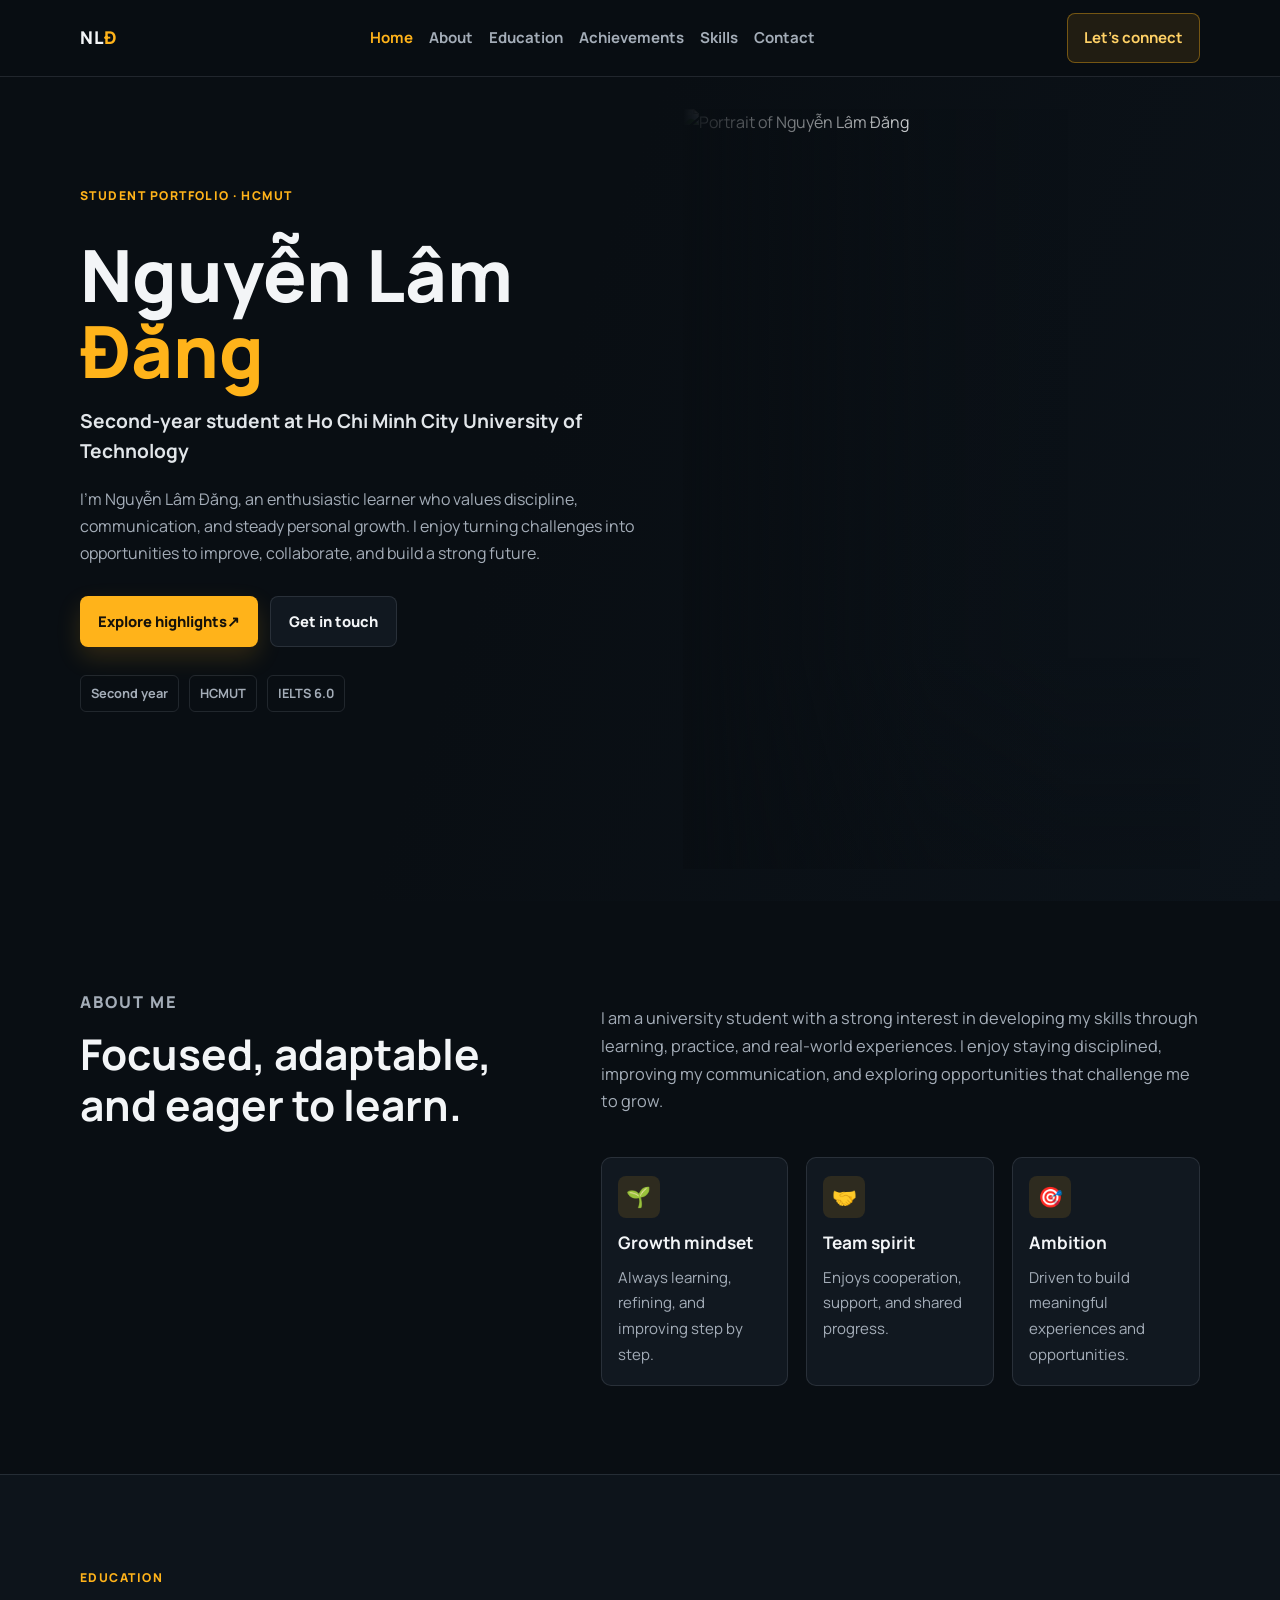
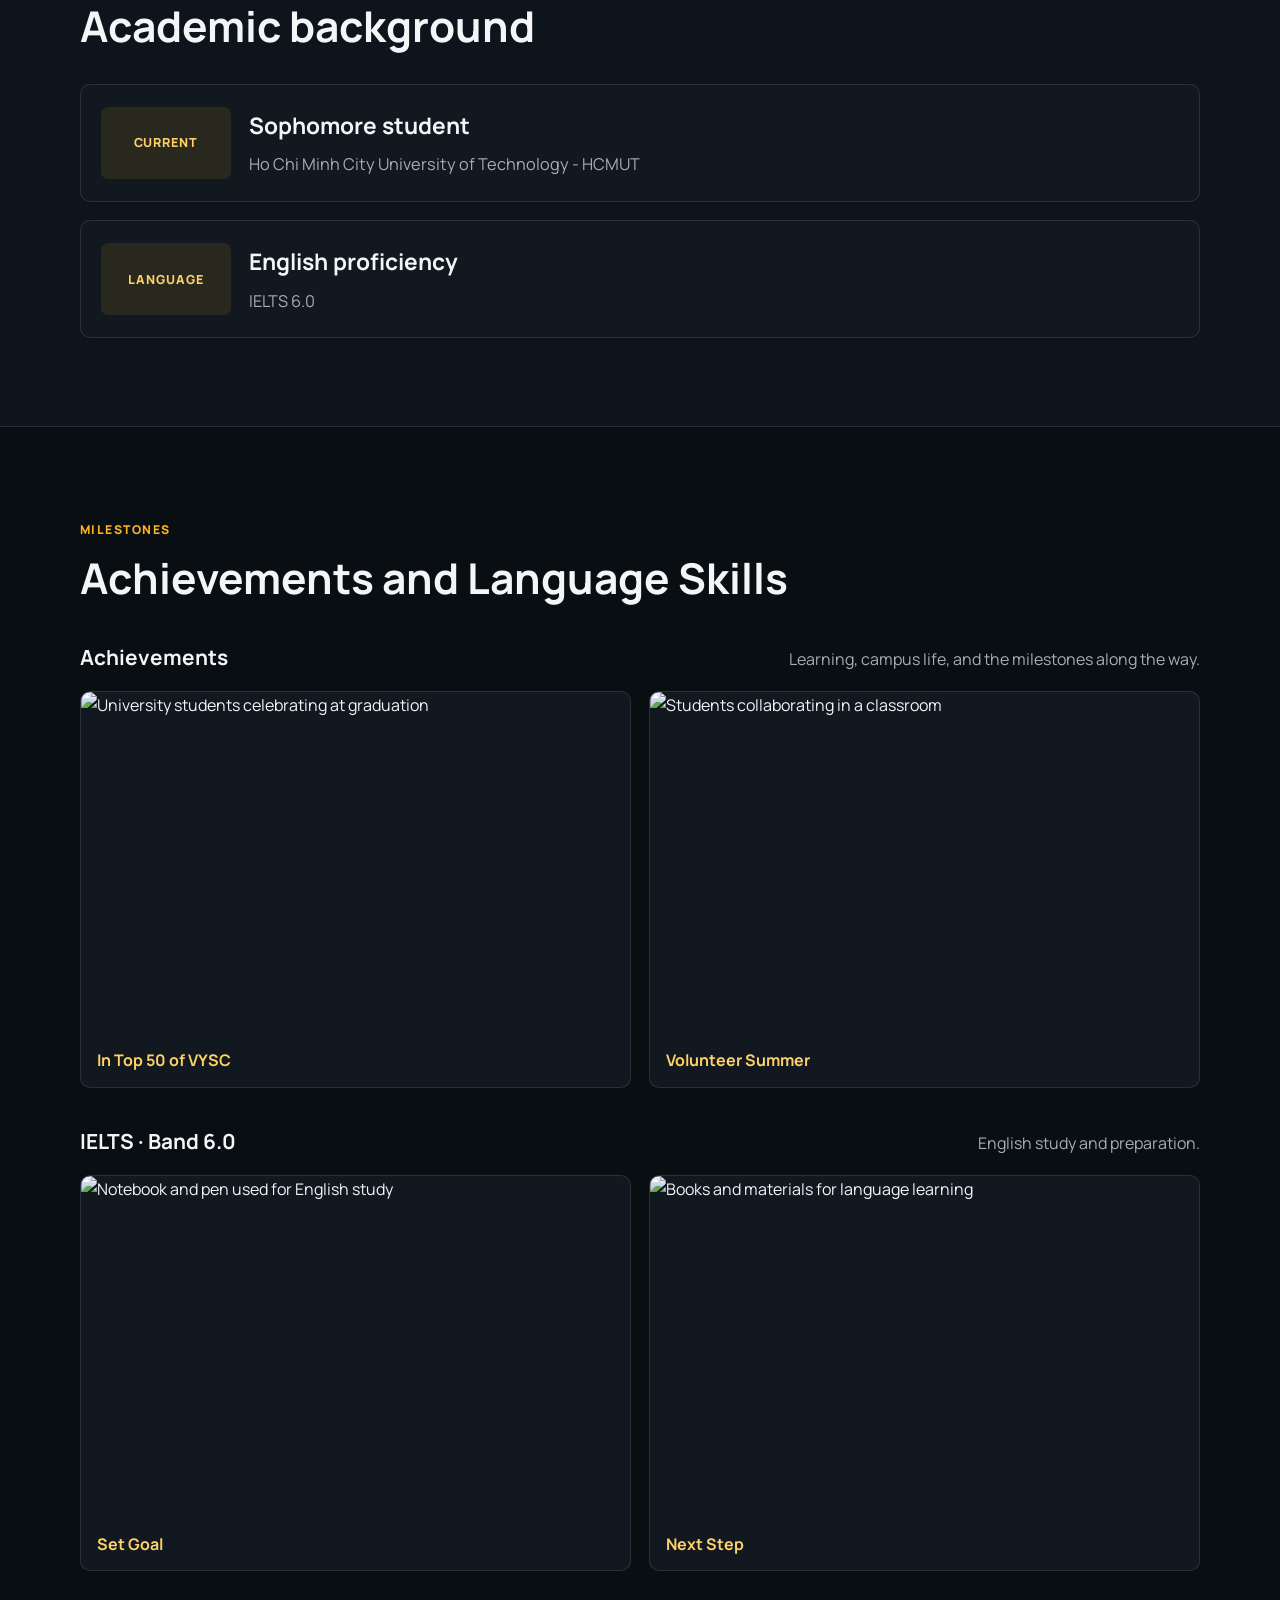
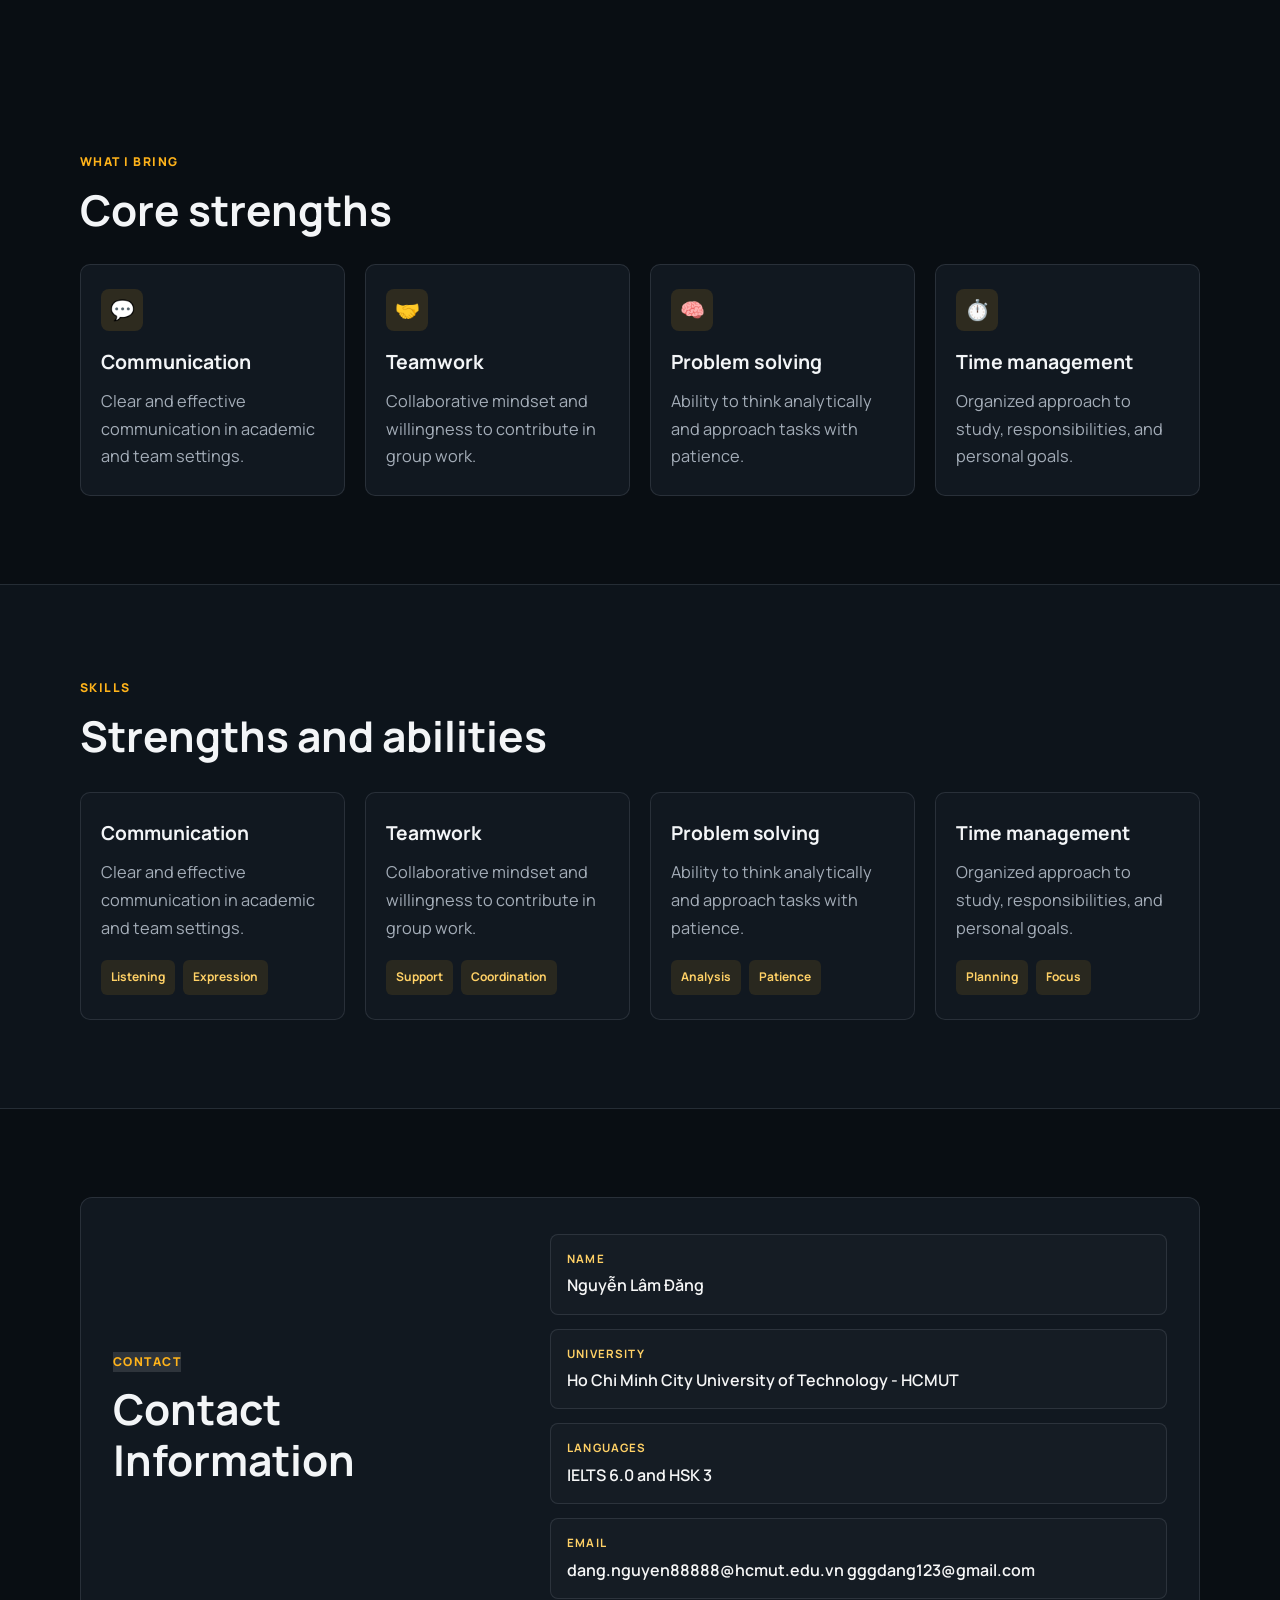
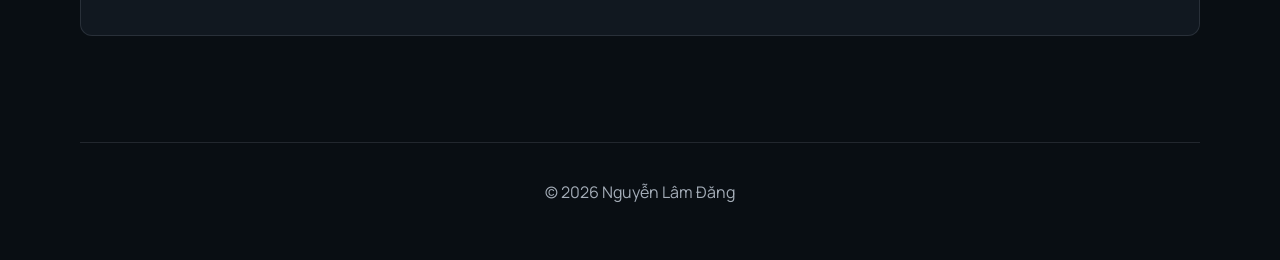
==== index.html @ 3f1480a9 "Add files via upload" ====
<!DOCTYPE html>
<html lang="en">
  <head>
    <meta charset="UTF-8" /> 
    <meta name="viewport" content="width=device-width, initial-scale=1.0" />
    <title>Nguyễn Lâm Đăng | Portfolio</title>
    <meta
      name="description"
      content="Student portfolio of Nguyễn Lâm Đăng, a second-year student at Ho Chi Minh City University of Technology (HCMUT)."
    />
    <link rel="preconnect" href="https://fonts.googleapis.com" />
    <link rel="preconnect" href="https://fonts.gstatic.com" crossorigin />
    <link
      href="https://fonts.googleapis.com/css2?family=Manrope:wght@400;500;600;700;800&display=swap"
      rel="stylesheet"
    />
    <link rel="stylesheet" href="styles.css" />
  </head>
  <body>
    <header class="site-header">
      <div class="container nav-wrap">
        <a class="brand" href="#home" aria-label="Nguyễn Lâm Đăng home">NL<span>Đ</span></a>
        <nav class="nav" aria-label="Main navigation">
          <a href="#home">Home</a>
          <a href="#about">About</a>
          <a href="#education">Education</a>
          <a href="#achievements">Achievements</a>
          <a href="#skills">Skills</a>
          <a href="#contact">Contact</a>
        </nav>
        <a class="nav-cta" href="#contact">Let’s connect</a>
      </div>
    </header>

    <main>
      <section class="hero" id="home">
        <div class="container hero-grid">
          <div class="hero-copy reveal">
            <p class="eyebrow">Student portfolio <span>·</span> HCMUT</p>
            <h1>
              Nguyễn Lâm<br />
              <span>Đăng</span>
            </h1>
            <p class="subtitle">
              Second-year student at Ho Chi Minh City University of Technology
            </p>
            <p class="summary">
              I’m Nguyễn Lâm Đăng, an enthusiastic learner who values discipline,
              communication, and steady personal growth. I enjoy turning challenges
              into opportunities to improve, collaborate, and build a strong future.
            </p>
            <div class="cta-group">
              <a class="btn btn-primary" href="#achievements">Explore highlights <span aria-hidden="true">↗</span></a>
              <a class="btn btn-secondary" href="#contact">Get in touch</a>
            </div>
            <div class="trust-row" aria-label="Key profile details">
              <span>Second year</span>
              <span>HCMUT</span>
              <span>IELTS 6.0</span>
            </div>
          </div>

          <div class="hero-image reveal reveal-delay">
            <img
              class="hero-photo"
              src="images/profile.png"
              alt="Portrait of Nguyễn Lâm Đăng"
            />
          </div>
        </div>
      </section>

      <section id="about" class="section">
        <div class="container section-grid">
          <div>
            <p class="section-tag">About me</p>
            <h2>Focused, adaptable, and eager to learn.</h2>
          </div>
          <div class="about-copy">
            <p>
              I am a university student with a strong interest in developing my skills
              through learning, practice, and real-world experiences. I enjoy staying
              disciplined, improving my communication, and exploring opportunities that
              challenge me to grow.
            </p>
            <div class="highlight-grid">
              <div class="mini-card">
                <span class="mini-icon">🌱</span>
                <h3>Growth mindset</h3>
                <p>Always learning, refining, and improving step by step.</p>
              </div>
              <div class="mini-card">
                <span class="mini-icon">🤝</span>
                <h3>Team spirit</h3>
                <p>Enjoys cooperation, support, and shared progress.</p>
              </div>
              <div class="mini-card">
                <span class="mini-icon">🎯</span>
                <h3>Ambition</h3>
                <p>Driven to build meaningful experiences and opportunities.</p>
              </div>
            </div>
          </div>
        </div>
      </section>

      <section id="education" class="section alt-section">
        <div class="container">
          <p class="section-tag">Education</p>
          <h2>Academic background</h2>
          <div class="timeline">
            <div class="timeline-item reveal">
              <div class="year">Current</div>
              <div class="content">
                <h3>Sophomore student</h3>
                <p>Ho Chi Minh City University of Technology - HCMUT</p>
              </div>
            </div>
            <div class="timeline-item reveal reveal-delay">
              <div class="year">Language</div>
              <div class="content">
                <h3>English proficiency</h3>
                <p>IELTS 6.0</p>
              </div>
            </div>
          </div>
        </div>
      </section>

      <section id="achievements" class="section">
        <div class="container">
          <p class="section-tag">Milestones</p>
          <h2>Achievements and Language Skills</h2>

          <div class="gallery-group">
            <div class="gallery-heading">
              <h3>Achievements</h3>
              <p>Learning, campus life, and the milestones along the way.</p>
            </div>
            <div class="image-gallery">
              <figure class="image-card">
                <img
                  src="c:\Users\NguyenLamDang\Downloads\Necus - Nguyễn Lâm Đăng.png"
                  alt="University students celebrating at graduation"
                  loading="lazy"
                />
                <figcaption>In Top 50 of VYSC</figcaption>
              </figure>
              <figure class="image-card">
                <img
                  src="c:\Users\NguyenLamDang\Downloads\muahexanh.png"
                  alt="Students collaborating in a classroom"
                  loading="lazy"
                />
                <figcaption>Volunteer Summer
                  
                </figcaption>
              </figure>
            </div>
          </div>

          <div class="gallery-group">
            <div class="gallery-heading">
              <h3>IELTS · Band 6.0</h3>
              <p>English study and preparation.</p>
            </div>
            <div class="image-gallery">
              <figure class="image-card">
                <img
                  src="https://encrypted-tbn0.gstatic.com/images?q=tbn:ANd9GcRy14bdyWyAN_JszuE23eBE674LMgNjwJzX0yldHmHcr7-SrbIg8IzucVQ&s=10"
                  alt="Notebook and pen used for English study"
                  loading="lazy"
                />
                <figcaption>Set Goal</figcaption>
              </figure>
              <figure class="image-card">
                <img
                  src="https://encrypted-tbn0.gstatic.com/images?q=tbn:ANd9GcQLn5VGq98DCHZU5IpQCqyUHkZVyhXcy38uM_by01QPFg&s=10"
                  alt="Books and materials for language learning"
                  loading="lazy"
                />
                <figcaption>Next Step</figcaption>
              </figure>
            </div>
          </div>
        </div>
      </section>

      <section class="section">
        <div class="container">
          <p class="section-tag">What I bring</p>
          <h2>Core strengths</h2>
          <div class="feature-grid">
            <article class="feature-card reveal">
              <span class="feature-icon">💬</span>
              <h3>Communication</h3>
              <p>Clear and effective communication in academic and team settings.</p>
            </article>
            <article class="feature-card reveal reveal-delay">
              <span class="feature-icon">🤝</span>
              <h3>Teamwork</h3>
              <p>Collaborative mindset and willingness to contribute in group work.</p>
            </article>
            <article class="feature-card reveal reveal-delay-2">
              <span class="feature-icon">🧠</span>
              <h3>Problem solving</h3>
              <p>Ability to think analytically and approach tasks with patience.</p>
            </article>
            <article class="feature-card reveal reveal-delay-3">
              <span class="feature-icon">⏱️</span>
              <h3>Time management</h3>
              <p>Organized approach to study, responsibilities, and personal goals.</p>
            </article>
          </div>
        </div>
      </section>

      <section id="skills" class="section alt-section">
        <div class="container">
          <p class="section-tag">Skills</p>
          <h2>Strengths and abilities</h2>
          <div class="skills-grid">
            <div class="skill-card reveal">
              <h3>Communication</h3>
              <p>Clear and effective communication in academic and team settings.</p>
              <div class="skill-tags">
                <span>Listening</span>
                <span>Expression</span>
              </div>
            </div>
            <div class="skill-card reveal reveal-delay">
              <h3>Teamwork</h3>
              <p>Collaborative mindset and willingness to contribute in group work.</p>
              <div class="skill-tags">
                <span>Support</span>
                <span>Coordination</span>
              </div>
            </div>
            <div class="skill-card reveal reveal-delay-2">
              <h3>Problem solving</h3>
              <p>Ability to think analytically and approach tasks with patience.</p>
              <div class="skill-tags">
                <span>Analysis</span>
                <span>Patience</span>
              </div>
            </div>
            <div class="skill-card reveal reveal-delay-3">
              <h3>Time management</h3>
              <p>Organized approach to study, responsibilities, and personal goals.</p>
              <div class="skill-tags">
                <span>Planning</span>
                <span>Focus</span>
              </div>
            </div>
          </div>
        </div>
      </section>

      <section id="contact" class="section contact-section">
        <div class="container contact-box">
          <div class="contact-copy">
            <p class="section-tag">Contact</p>
            <h2>Contact Information</h2>
          </div>
          <div class="contact-details">
            <div class="contact-item">
              <span>Name</span>
              <p>Nguyễn Lâm Đăng</p>
            </div>
            <div class="contact-item">
              <span>University</span>
              <p>Ho Chi Minh City University of Technology - HCMUT</p>
            </div>
            <div class="contact-item">
              <span>Languages</span>
              <p>IELTS 6.0 and HSK 3</p>
            </div>
            <div class="contact-item">
              <span>Email</span>
              <p>dang.nguyen88888@hcmut.edu.vn  gggdang123@gmail.com</p>
            </div>
          </div>
        </div>
      </section>
    </main>

    <footer class="site-footer">
      <div class="container footer-wrap">
        <p>© 2026 Nguyễn Lâm Đăng</p>
      </div>
    </footer>
  </body>
</html>
---- styles.css ----
.avatar {
  width: 160px;
  height: 160px;
  border-radius: 50%;
  object-fit: cover;
}:root {
  --bg: #f5f7fb;
  --panel: #ffffff;
  --panel-soft: #eef4ff;
  --primary: #1d4ed8;
  --primary-strong: #0f2e78;
  --primary-soft: #8ab4ff;
  --secondary: #7c3aed;
  --text: #122033;
  --muted: #5d6a7a;
  --border: rgba(152, 177, 236, 0.32);
  --shadow: 0 20px 48px rgba(16, 42, 92, 0.12);
}

* {
  box-sizing: border-box;
}

html {
  scroll-behavior: smooth;
}

body {
  margin: 0;
  font-family: "Inter", sans-serif;
  background:
    radial-gradient(circle at top left, rgba(138, 180, 255, 0.26), transparent 28%),
    radial-gradient(circle at bottom right, rgba(29, 78, 216, 0.12), transparent 32%),
    linear-gradient(180deg, #f8faff 0%, #edf4ff 100%);
  color: var(--text);
  line-height: 1.7;
}

img {
  max-width: 100%;
  display: block;
}

body::before {
  content: "";
  position: fixed;
  inset: 0;
  background: linear-gradient(135deg, rgba(255, 255, 255, 0.2), transparent 55%);
  pointer-events: none;
}

.container {
  width: min(1120px, calc(100% - 32px));
  margin: 0 auto;
}

.reveal {
  opacity: 0;
  transform: translateY(24px);
  animation: fadeUp 0.8s ease forwards;
}

.reveal-delay {
  animation-delay: 0.12s;
}

.reveal-delay-2 {
  animation-delay: 0.22s;
}

.reveal-delay-3 {
  animation-delay: 0.3s;
}

@keyframes fadeUp {
  to {
    opacity: 1;
    transform: translateY(0);
  }
}

@keyframes float {
  0%,
  100% {
    transform: translateY(0px);
  }
  50% {
    transform: translateY(-7px);
  }
}

.site-header {
  position: sticky;
  top: 0;
  z-index: 50;
  backdrop-filter: blur(14px);
  background: rgba(255, 255, 255, 0.8);
  border-bottom: 1px solid rgba(152, 177, 236, 0.2);
  box-shadow: 0 10px 28px rgba(15, 46, 120, 0.04);
}

.nav-wrap {
  display: flex;
  justify-content: space-between;
  align-items: center;
  min-height: 76px;
  gap: 20px;
}

.brand {
  font-weight: 900;
  font-size: 1.2rem;
  letter-spacing: 0.12em;
  color: var(--primary-strong);
}

.brand span {
  color: var(--primary);
}

.nav {
  display: flex;
  align-items: center;
  justify-content: center;
  gap: 16px;
  flex-wrap: wrap;
}

.nav a,
.nav-cta {
  text-decoration: none;
  color: var(--muted);
  font-size: 0.94rem;
  font-weight: 700;
  transition: color 0.2s ease, transform 0.2s ease, opacity 0.2s ease;
}

.nav a:hover,
.nav-cta:hover {
  color: var(--primary);
  transform: translateY(-1px);
}

.nav-cta {
  display: inline-flex;
  align-items: center;
  justify-content: center;
  padding: 11px 16px;
  border-radius: 999px;
  border: 1px solid rgba(29, 78, 216, 0.16);
  background: rgba(29, 78, 216, 0.06);
  color: var(--primary-strong);
}

.hero {
  position: relative;
  padding: 84px 0 36px;
  overflow: hidden;
}

.hero::before {
  content: "";
  position: absolute;
  width: 560px;
  height: 560px;
  right: -120px;
  top: -120px;
  border-radius: 50%;
  background: radial-gradient(circle, rgba(138, 180, 255, 0.3), transparent 65%);
  pointer-events: none;
}

.hero-grid {
  display: grid;
  grid-template-columns: 1.3fr 0.9fr;
  gap: 38px;
  align-items: center;
}

.eyebrow,
.section-tag {
  display: inline-block;
  margin: 0 0 12px;
  padding: 8px 14px;
  border-radius: 999px;
  background: rgba(29, 78, 216, 0.08);
  color: var(--primary);
  font-weight: 800;
  font-size: 0.74rem;
  letter-spacing: 0.1em;
  text-transform: uppercase;
}

.hero-copy h1 {
  margin: 0;
  font-size: clamp(2.8rem, 6vw, 5rem);
  line-height: 0.98;
  letter-spacing: -0.07em;
}

.hero-copy h1 span {
  color: var(--primary);
  text-shadow: 0 10px 28px rgba(29, 78, 216, 0.18);
}

.subtitle {
  margin-top: 18px;
  font-size: 1.15rem;
  font-weight: 700;
  color: var(--primary-strong);
}

.summary {
  max-width: 640px;
  margin-top: 16px;
  font-size: 1.05rem;
  color: var(--muted);
}

.cta-group {
  display: flex;
  flex-wrap: wrap;
  gap: 14px;
  margin-top: 28px;
}

.btn {
  display: inline-flex;
  align-items: center;
  justify-content: center;
  padding: 14px 22px;
  border-radius: 12px;
  text-decoration: none;
  font-weight: 800;
  transition: transform 0.2s ease, box-shadow 0.2s ease, background 0.2s ease;
}

.btn:hover {
  transform: translateY(-2px);
}

.btn-primary {
  background: linear-gradient(135deg, var(--primary) 0%, #3a74ff 100%);
  color: white;
  box-shadow: 0 18px 30px rgba(29, 78, 216, 0.28);
}

.btn-secondary {
  border: 1px solid rgba(18, 32, 51, 0.08);
  background: rgba(255, 255, 255, 0.8);
  color: var(--text);
}

.trust-row {
  display: flex;
  flex-wrap: wrap;
  gap: 12px;
  margin-top: 28px;
}

.trust-row span {
  padding: 9px 12px;
  border-radius: 999px;
  border: 1px solid rgba(29, 78, 216, 0.12);
  background: rgba(255, 255, 255, 0.7);
  color: var(--primary-strong);
  font-size: 0.88rem;
  font-weight: 700;
}

.hero-card {
  position: relative;
  background: linear-gradient(180deg, rgba(255, 255, 255, 0.98) 0%, rgba(239, 245, 255, 0.94) 100%);
  border: 1px solid rgba(138, 180, 255, 0.4);
  border-radius: 28px;
  box-shadow: var(--shadow);
  padding: 28px;
  animation: float 6s ease-in-out infinite;
}

.panel-glow {
  position: absolute;
  inset: 18px;
  border-radius: 22px;
  background: radial-gradient(circle at center, rgba(110, 168, 255, 0.14), transparent 60%);
  pointer-events: none;
}

.avatar {
  position: relative;
  z-index: 1;
  width: 160px;
  height: 160px;
  border-radius: 50%;
  display: grid;
  place-items: center;
  margin: 0 auto 16px;
  background: linear-gradient(135deg, var(--primary) 0%, #6ea8ff 100%);
  color: white;
  font-size: 2.8rem;
  font-weight: 900;
  letter-spacing: 0.08em;
  object-fit: cover;
  box-shadow: 0 18px 35px rgba(29, 78, 216, 0.28);
}

.avatar-placeholder {
  border: 2px dashed rgba(29, 78, 216, 0.45);
  background: rgba(255, 255, 255, 0.82);
  color: var(--primary-strong);
  font-size: 0.9rem;
  font-weight: 700;
  letter-spacing: 0;
  line-height: 1.3;
  text-align: center;
}

.card-content {
  position: relative;
  z-index: 1;
}

.card-content h3 {
  margin-top: 0;
  text-align: center;
  font-size: 1.6rem;
}

.card-content p {
  margin: 0;
  text-align: center;
  color: var(--muted);
}

.mini-stats {
  display: grid;
  grid-template-columns: repeat(3, minmax(0, 1fr));
  gap: 12px;
  margin-top: 24px;
}

.mini-stats div {
  background: white;
  border: 1px solid var(--border);
  border-radius: 16px;
  padding: 16px 10px;
  text-align: center;
}

.mini-stats span {
  display: block;
  font-size: 1.15rem;
  font-weight: 900;
  color: var(--primary-strong);
}

.mini-stats small {
  color: var(--muted);
}

.section {
  padding: 92px 0;
}

.alt-section {
  background: rgba(255, 255, 255, 0.56);
  border-top: 1px solid rgba(152, 177, 236, 0.2);
  border-bottom: 1px solid rgba(152, 177, 236, 0.2);
}

.section-grid {
  display: grid;
  grid-template-columns: 0.9fr 1.1fr;
  gap: 30px;
  align-items: start;
}

.section h2 {
  margin: 0;
  font-size: clamp(2.1rem, 3vw, 3rem);
  line-height: 1.18;
  letter-spacing: -0.05em;
}

.gallery-group {
  margin-top: 36px;
}

.gallery-heading {
  display: flex;
  align-items: baseline;
  justify-content: space-between;
  gap: 16px;
  margin-bottom: 16px;
}

.gallery-heading h3 {
  margin: 0;
  font-size: 1.4rem;
}

.gallery-heading p {
  margin: 0;
  color: var(--muted);
}

.image-gallery {
  display: grid;
  grid-template-columns: repeat(2, minmax(0, 1fr));
  gap: 18px;
}

.image-card {
  overflow: hidden;
  margin: 0;
  border: 1px solid var(--border);
  border-radius: 18px;
  background: var(--panel);
  box-shadow: 0 12px 28px rgba(20, 45, 97, 0.06);
}

.image-card img {
  width: 100%;
  aspect-ratio: 16 / 10;
  object-fit: cover;
}

.image-card figcaption {
  padding: 12px 16px;
  color: var(--primary-strong);
  font-weight: 700;
}

.section-grid p,
.about-copy p,
.content p,
.skill-card p,
.feature-card p {
  color: var(--muted);
  font-size: 1.02rem;
}

.about-copy {
  display: grid;
  gap: 24px;
}

.highlight-grid {
  display: grid;
  grid-template-columns: repeat(3, minmax(0, 1fr));
  gap: 18px;
}

.mini-card {
  background: rgba(255, 255, 255, 0.76);
  border: 1px solid var(--border);
  border-radius: 18px;
  padding: 18px 16px;
  box-shadow: 0 14px 28px rgba(18, 32, 51, 0.04);
}

.mini-card h3 {
  margin: 10px 0 8px;
  font-size: 1.08rem;
}

.mini-card p {
  margin: 0;
  font-size: 0.94rem;
}

.mini-icon,
.feature-icon {
  display: inline-grid;
  place-items: center;
  width: 42px;
  height: 42px;
  border-radius: 12px;
  background: rgba(29, 78, 216, 0.08);
  font-size: 1.25rem;
}

.timeline {
  margin-top: 32px;
  display: grid;
  gap: 18px;
}

.timeline-item {
  display: grid;
  grid-template-columns: 130px 1fr;
  gap: 18px;
  padding: 22px 20px;
  border: 1px solid rgba(138, 180, 255, 0.25);
  background: rgba(255, 255, 255, 0.82);
  border-radius: 18px;
  box-shadow: 0 12px 28px rgba(20, 45, 97, 0.06);
  transition: transform 0.3s ease, box-shadow 0.3s ease;
}

.timeline-item:hover,
.feature-card:hover,
.skill-card:hover {
  transform: translateY(-4px);
  box-shadow: 0 18px 36px rgba(20, 45, 97, 0.08);
}

.year {
  display: inline-flex;
  align-items: center;
  justify-content: center;
  min-height: 52px;
  border-radius: 12px;
  background: rgba(29, 78, 216, 0.08);
  color: var(--primary);
  font-weight: 800;
  font-size: 0.78rem;
  letter-spacing: 0.08em;
  text-transform: uppercase;
}

.content h3 {
  margin: 0 0 6px;
  font-size: 1.42rem;
}

.content p {
  margin: 0;
}

.feature-grid {
  display: grid;
  grid-template-columns: repeat(4, minmax(0, 1fr));
  gap: 20px;
  margin-top: 28px;
}

.feature-card {
  background: linear-gradient(180deg, rgba(255, 255, 255, 0.96), rgba(240, 245, 255, 0.92));
  border: 1px solid rgba(138, 180, 255, 0.2);
  border-radius: 18px;
  padding: 24px 20px;
  box-shadow: 0 12px 28px rgba(20, 45, 97, 0.06);
  transition: transform 0.3s ease, box-shadow 0.3s ease;
}

.feature-card h3 {
  margin: 14px 0 10px;
  font-size: 1.22rem;
}

.feature-card p {
  margin: 0;
}

.skills-grid {
  display: grid;
  grid-template-columns: repeat(4, minmax(0, 1fr));
  gap: 20px;
  margin-top: 30px;
}

.skill-card {
  background: linear-gradient(180deg, rgba(255, 255, 255, 0.96), rgba(240, 246, 255, 0.92));
  border: 1px solid rgba(138, 180, 255, 0.2);
  border-radius: 18px;
  padding: 24px 20px;
  box-shadow: 0 12px 28px rgba(20, 45, 97, 0.06);
  transition: transform 0.3s ease, box-shadow 0.3s ease;
}

.skill-card h3 {
  margin-top: 0;
  font-size: 1.2rem;
  margin-bottom: 10px;
}

.skill-card p {
  margin: 0;
}

.skill-tags {
  display: flex;
  flex-wrap: wrap;
  gap: 8px;
  margin-top: 18px;
}

.skill-tags span {
  display: inline-flex;
  align-items: center;
  padding: 7px 10px;
  border-radius: 10px;
  background: rgba(29, 78, 216, 0.06);
  color: var(--primary-strong);
  font-size: 0.75rem;
  font-weight: 700;
}

.contact-section {
  padding-top: 60px;
  padding-bottom: 100px;
}

.contact-box {
  display: grid;
  grid-template-columns: 0.8fr 1.2fr;
  gap: 26px;
  align-items: center;
  background: linear-gradient(135deg, #0f3278 0%, #1d4ed8 100%);
  color: white;
  border-radius: 28px;
  padding: 36px 32px;
  box-shadow: 0 28px 60px rgba(17, 52, 133, 0.24);
  position: relative;
  overflow: hidden;
}

.contact-box::before {
  content: "";
  position: absolute;
  inset: 0;
  background: linear-gradient(135deg, rgba(255, 255, 255, 0.16), transparent 56%);
  pointer-events: none;
}

.contact-copy,
.contact-details {
  position: relative;
  z-index: 1;
}

.contact-box .section-tag {
  background: rgba(255, 255, 255, 0.12);
  color: #edf3ff;
}

.contact-box h2 {
  margin: 0;
  color: white;
}

.contact-details {
  display: grid;
  gap: 14px;
}

.contact-item {
  display: grid;
  gap: 4px;
  padding: 14px 16px;
  border-radius: 14px;
  border: 1px solid rgba(255, 255, 255, 0.15);
  background: rgba(255, 255, 255, 0.04);
}

.contact-item span {
  font-size: 0.72rem;
  text-transform: uppercase;
  letter-spacing: 0.1em;
  color: rgba(255, 255, 255, 0.7);
  font-weight: 700;
}

.contact-item p {
  margin: 0;
  color: rgba(255, 255, 255, 0.96);
  font-weight: 600;
}

.site-footer {
  padding: 18px 0 38px;
}

.footer-wrap {
  display: flex;
  justify-content: center;
  color: var(--muted);
  border-top: 1px solid rgba(152, 177, 236, 0.2);
  padding-top: 20px;
}

@media (max-width: 980px) {
  .skills-grid,
  .feature-grid,
  .highlight-grid {
    grid-template-columns: repeat(2, minmax(0, 1fr));
  }
}

@media (max-width: 800px) {
  .hero-grid,
  .section-grid,
  .contact-box,
  .skills-grid,
  .feature-grid,
  .highlight-grid {
    grid-template-columns: 1fr;
  }

  .nav-wrap {
    flex-wrap: wrap;
    justify-content: center;
    padding: 14px 0;
  }

  .nav {
    gap: 12px;
  }

  .timeline-item {
    grid-template-columns: 1fr;
  }

  .hero {
    padding-top: 52px;
  }

  .contact-box {
    padding: 28px 22px;
  }

  .gallery-heading {
    align-items: flex-start;
    flex-direction: column;
    gap: 4px;
  }
}

@media (max-width: 560px) {
  .image-gallery {
    grid-template-columns: 1fr;
  }
}

:root {
  --bg: #090e13;
  --panel: #111820;
  --panel-soft: #17212b;
  --primary: #ffb31a;
  --primary-strong: #ffd166;
  --primary-soft: #ffd166;
  --secondary: #31c5bd;
  --text: #f3f5f7;
  --muted: #a4adb8;
  --border: rgba(209, 220, 232, 0.12);
  --shadow: 0 24px 70px rgba(0, 0, 0, 0.35);
}

html {
  scroll-padding-top: 84px;
}

body {
  background: var(--bg);
  color: var(--text);
  font-family: "Manrope", sans-serif;
}

body::before,
.hero::before {
  display: none;
}

.site-header {
  background: rgba(9, 14, 19, 0.94);
  border-bottom: 1px solid var(--border);
  box-shadow: none;
  backdrop-filter: blur(16px);
}

.brand {
  color: var(--text);
  font-size: 1.1rem;
  letter-spacing: 0.04em;
  text-decoration: none;
}

.brand span {
  color: var(--primary);
}

.nav a,
.nav-cta {
  color: var(--muted);
}

.nav a:hover,
.nav a[href="#home"],
.nav-cta:hover {
  color: var(--primary);
}

.nav-cta {
  border: 1px solid rgba(255, 179, 26, 0.38);
  border-radius: 8px;
  background: rgba(255, 179, 26, 0.1);
  color: var(--primary-strong);
}

.hero {
  min-height: calc(100vh - 76px);
  display: flex;
  align-items: center;
  padding: 72px 0 64px;
  background: linear-gradient(110deg, #090e13 42%, #0c131a 100%);
}

.hero-grid {
  grid-template-columns: minmax(0, 1.15fr) minmax(300px, 0.85fr);
  gap: 48px;
  align-items: center;
}

.hero-copy {
  position: relative;
  z-index: 1;
}

.hero-grid {
  grid-template-columns: minmax(0, 1.05fr) minmax(0, 0.95fr);
  align-items: stretch;
  gap: 32px;
}

.hero-image {
  position: relative;
  min-height: 520px;
  height: calc(100vh - 76px);
  max-height: 760px;
  margin: -72px 0 -64px;
  overflow: hidden;
  isolation: isolate;
}

.hero-image::after {
  position: absolute;
  inset: 0;
  background:
    linear-gradient(90deg, #090e13 0%, rgba(9, 14, 19, 0.66) 13%, rgba(9, 14, 19, 0.12) 48%, transparent 75%),
    linear-gradient(0deg, rgba(9, 14, 19, 0.28), transparent 28%);
  content: "";
  pointer-events: none;
}

.hero-photo {
  position: absolute;
  inset: 0;
  width: 100%;
  height: 100%;
  object-fit: cover;
  object-position: center 24%;
}

.eyebrow,
.section-tag {
  padding: 0;
  border-radius: 0;
  background: transparent;
  color: var(--primary);
  font-size: 0.76rem;
  letter-spacing: 0.12em;
}

.hero-copy h1 {
  margin: 18px 0;
  font-size: 4.5rem;
  line-height: 1.06;
  letter-spacing: 0;
  font-weight: 800;
}

.hero-copy h1 span {
  color: var(--primary);
  text-shadow: none;
}

.subtitle {
  max-width: 560px;
  color: #e2e6ea;
  font-size: 1.2rem;
  line-height: 1.55;
}

.summary {
  max-width: 600px;
  color: var(--muted);
  font-size: 1rem;
}

.cta-group {
  gap: 12px;
}

.btn {
  min-height: 48px;
  padding: 12px 18px;
  border-radius: 8px;
  font-size: 0.92rem;
}

.btn-primary {
  background: var(--primary);
  color: #15110a;
  box-shadow: 0 10px 24px rgba(255, 179, 26, 0.16);
}

.btn-primary:hover {
  background: #ffc247;
}

.btn-secondary {
  border: 1px solid var(--border);
  background: #111820;
  color: var(--text);
}

.trust-row {
  gap: 10px;
}

.trust-row span {
  padding: 7px 10px;
  border-radius: 6px;
  border-color: var(--border);
  background: transparent;
  color: var(--muted);
  font-size: 0.8rem;
}

.hero-card {
  padding: 0;
  border: 0;
  border-radius: 0;
  background: transparent;
  box-shadow: none;
  animation: none;
}

.panel-glow {
  display: none;
}

.avatar {
  width: min(100%, 370px);
  height: auto;
  aspect-ratio: 1;
  margin: 0 auto 22px;
  border: 3px solid rgba(255, 179, 26, 0.78);
  background: var(--panel);
  object-position: center 28%;
  box-shadow: 0 0 0 12px rgba(255, 179, 26, 0.06), 0 28px 70px rgba(0, 0, 0, 0.45);
}

.card-content h3 {
  margin: 0 0 4px;
  color: var(--text);
  font-size: 1.35rem;
}

.card-content p {
  color: var(--muted);
}

.mini-stats {
  gap: 10px;
  margin-top: 20px;
}

.mini-stats div {
  padding: 12px 8px;
  border: 1px solid var(--border);
  border-radius: 8px;
  background: var(--panel);
}

.mini-stats span {
  color: var(--primary-strong);
}

.mini-stats small {
  color: var(--muted);
}

.section {
  padding: 88px 0;
}

.alt-section {
  border-color: var(--border);
  background: #0d141b;
}

.section h2 {
  max-width: 760px;
  color: var(--text);
  font-size: 2.65rem;
  line-height: 1.2;
  letter-spacing: 0;
}

.section-grid p,
.about-copy p,
.content p,
.skill-card p,
.feature-card p,
.gallery-heading p {
  color: var(--muted);
}

.mini-card,
.timeline-item,
.feature-card,
.skill-card,
.image-card {
  border: 1px solid var(--border);
  border-radius: 10px;
  background: var(--panel);
  box-shadow: none;
}

.mini-card h3,
.content h3,
.feature-card h3,
.skill-card h3,
.gallery-heading h3 {
  color: var(--text);
}

.mini-icon,
.feature-icon {
  border-radius: 8px;
  background: rgba(255, 179, 26, 0.12);
}

.timeline-item {
  grid-template-columns: 130px 1fr;
  transition: border-color 0.2s ease, transform 0.2s ease;
}

.timeline-item:hover,
.feature-card:hover,
.skill-card:hover {
  border-color: rgba(255, 179, 26, 0.42);
  box-shadow: none;
  transform: translateY(-3px);
}

.year {
  border-radius: 7px;
  background: rgba(255, 179, 26, 0.1);
  color: var(--primary-strong);
}

.gallery-heading h3 {
  font-size: 1.3rem;
}

.image-card {
  overflow: hidden;
}

.image-card img {
  filter: saturate(0.82);
}

.image-card figcaption {
  color: var(--primary-strong);
}

.skill-tags span {
  border-radius: 6px;
  background: rgba(255, 179, 26, 0.1);
  color: var(--primary-strong);
}

.contact-box {
  border: 1px solid var(--border);
  border-radius: 12px;
  background: #111820;
  box-shadow: none;
}

.contact-box::before {
  display: none;
}

.contact-box .section-tag {
  color: var(--primary);
}

.contact-item {
  border-radius: 8px;
  border-color: var(--border);
  background: rgba(255, 255, 255, 0.02);
}

.contact-item span {
  color: var(--primary-strong);
}

.footer-wrap {
  border-color: var(--border);
  color: var(--muted);
}

@media (max-width: 980px) {
  .hero-grid {
    grid-template-columns: minmax(0, 1.1fr) minmax(260px, 0.9fr);
    gap: 30px;
  }

  .hero-copy h1 {
    font-size: 3.7rem;
  }
}

@media (max-width: 800px) {
  .hero {
    min-height: auto;
    padding: 56px 0 64px;
  }

  .hero-grid {
    grid-template-columns: 1fr;
    gap: 42px;
  }

  .hero-image {
    width: 100%;
    height: auto;
    min-height: 0;
    max-height: none;
    margin: 0;
    aspect-ratio: 4 / 5;
  }

  .section h2 {
    font-size: 2.25rem;
  }

  .contact-box {
    padding: 28px 22px;
  }
}

@media (max-width: 560px) {
  .hero-copy h1 {
    font-size: 3rem;
  }

  .section {
    padding: 68px 0;
  }

  .section h2 {
    font-size: 2rem;
  }

  .timeline-item {
    grid-template-columns: 1fr;
  }

  .nav-wrap {
    gap: 12px;
  }
}

@media (prefers-reduced-motion: reduce) {
  *,
  *::before,
  *::after {
    scroll-behavior: auto !important;
    animation-duration: 0.01ms !important;
    animation-iteration-count: 1 !important;
    transition-duration: 0.01ms !important;
  }
}
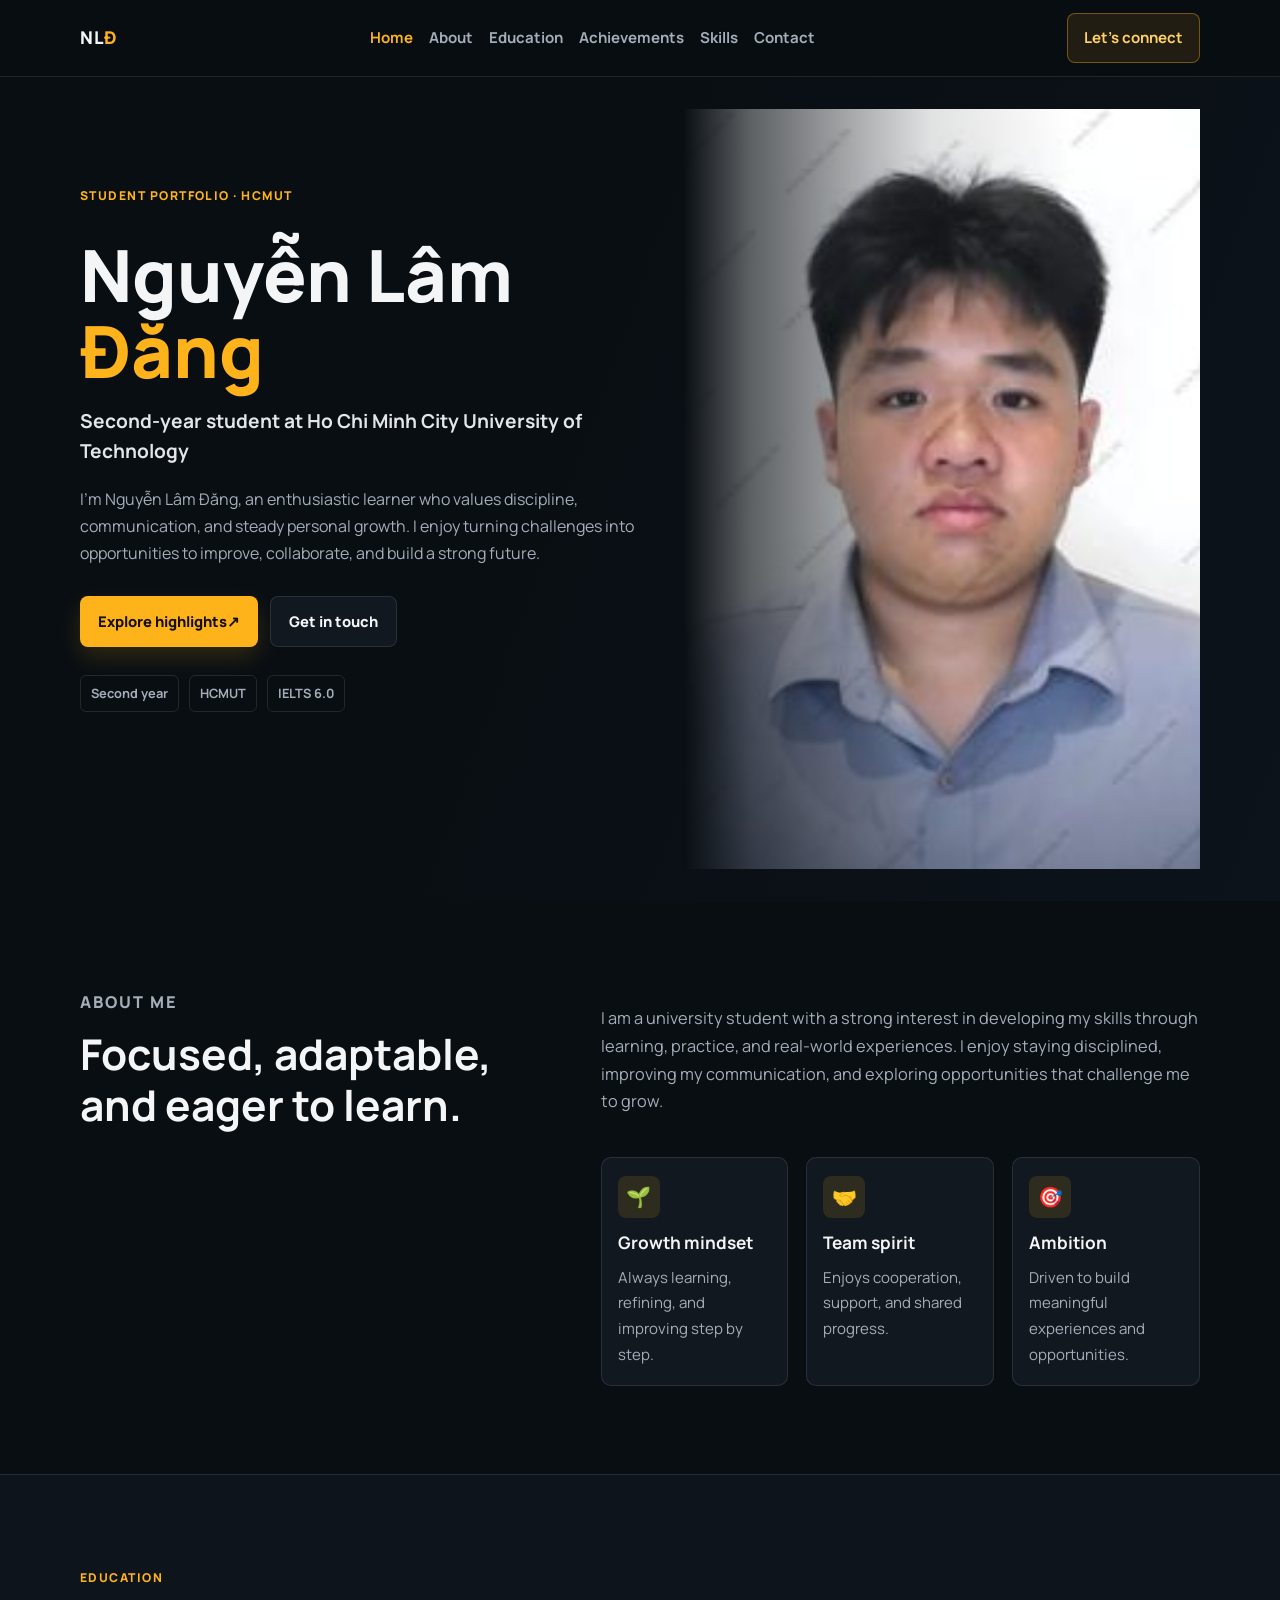
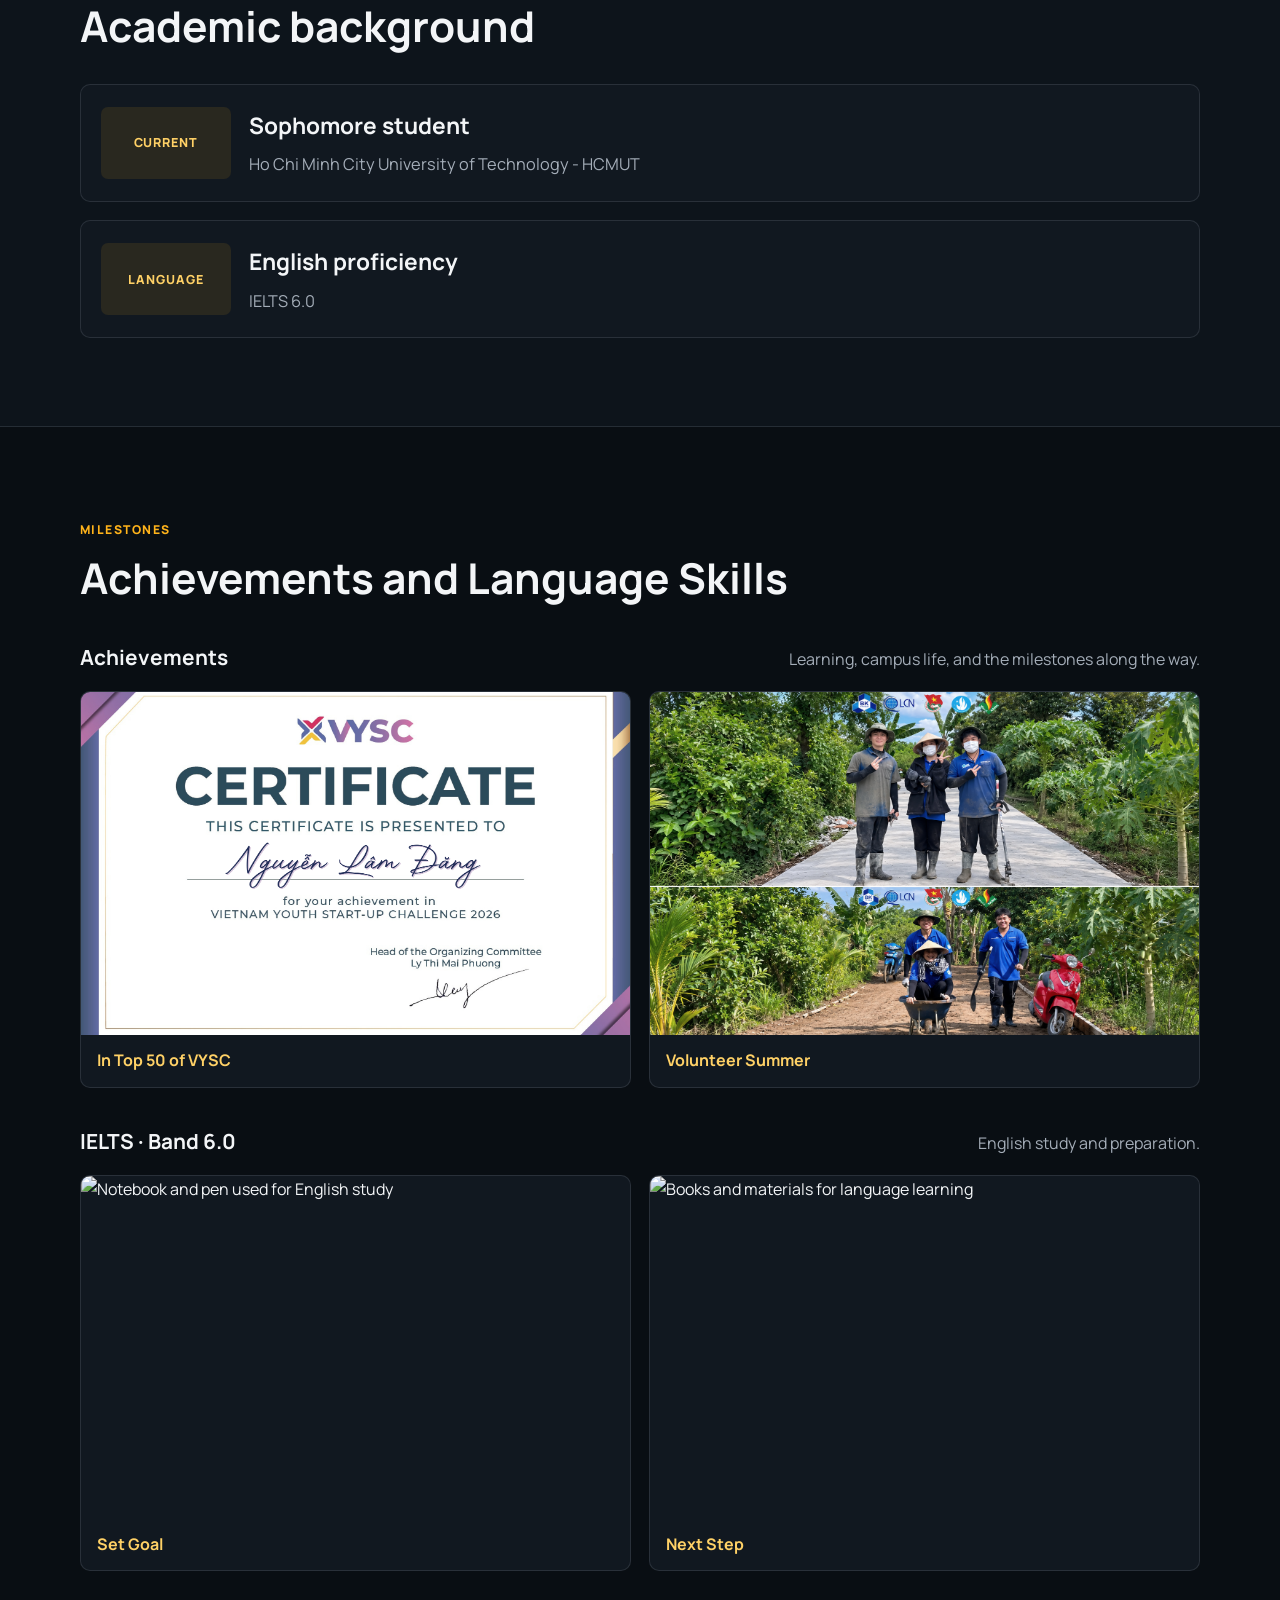
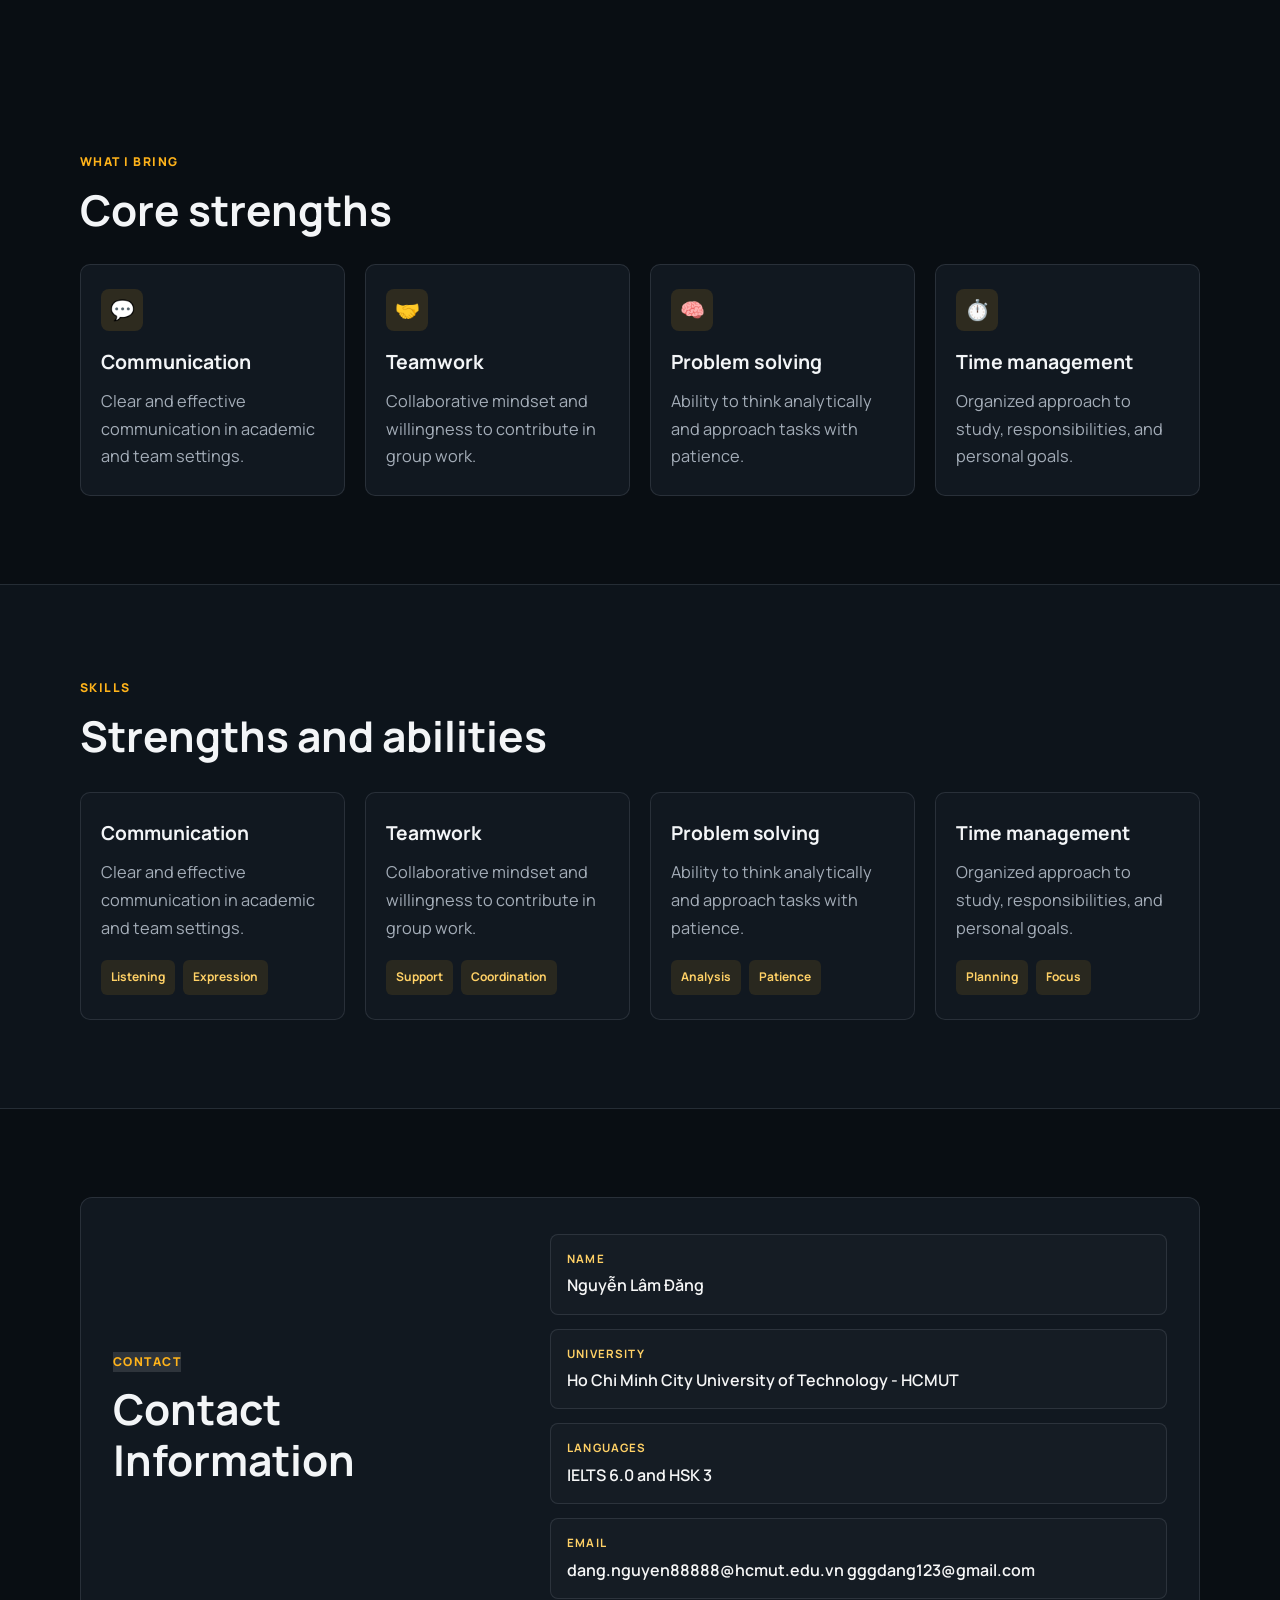
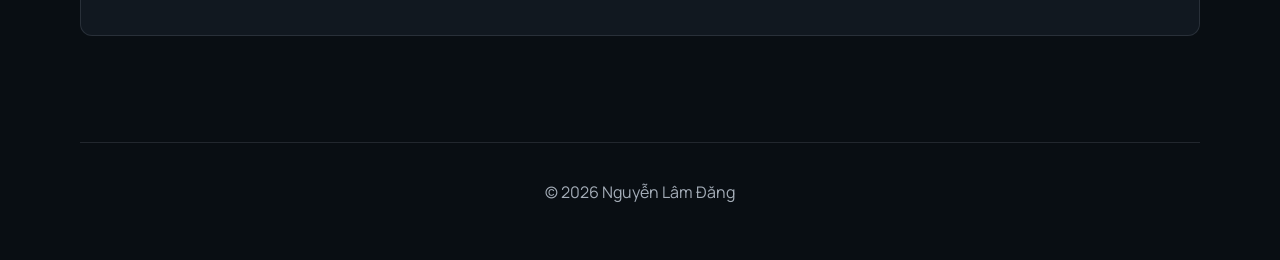
==== commit 260353ce: "Fix image links for GitHub Pages" ====
--- a/index.html
+++ b/index.html
@@ -140,7 +140,7 @@
             <div class="image-gallery">
               <figure class="image-card">
                 <img
-                  src="c:\Users\NguyenLamDang\Downloads\Necus - Nguyễn Lâm Đăng.png"
+                  src="images/Necus - Nguyễn Lâm Đăng.png"
                   alt="University students celebrating at graduation"
                   loading="lazy"
                 />
@@ -148,7 +148,7 @@
               </figure>
               <figure class="image-card">
                 <img
-                  src="c:\Users\NguyenLamDang\Downloads\muahexanh.png"
+                  src="images/muahexanh.png"
                   alt="Students collaborating in a classroom"
                   loading="lazy"
                 />
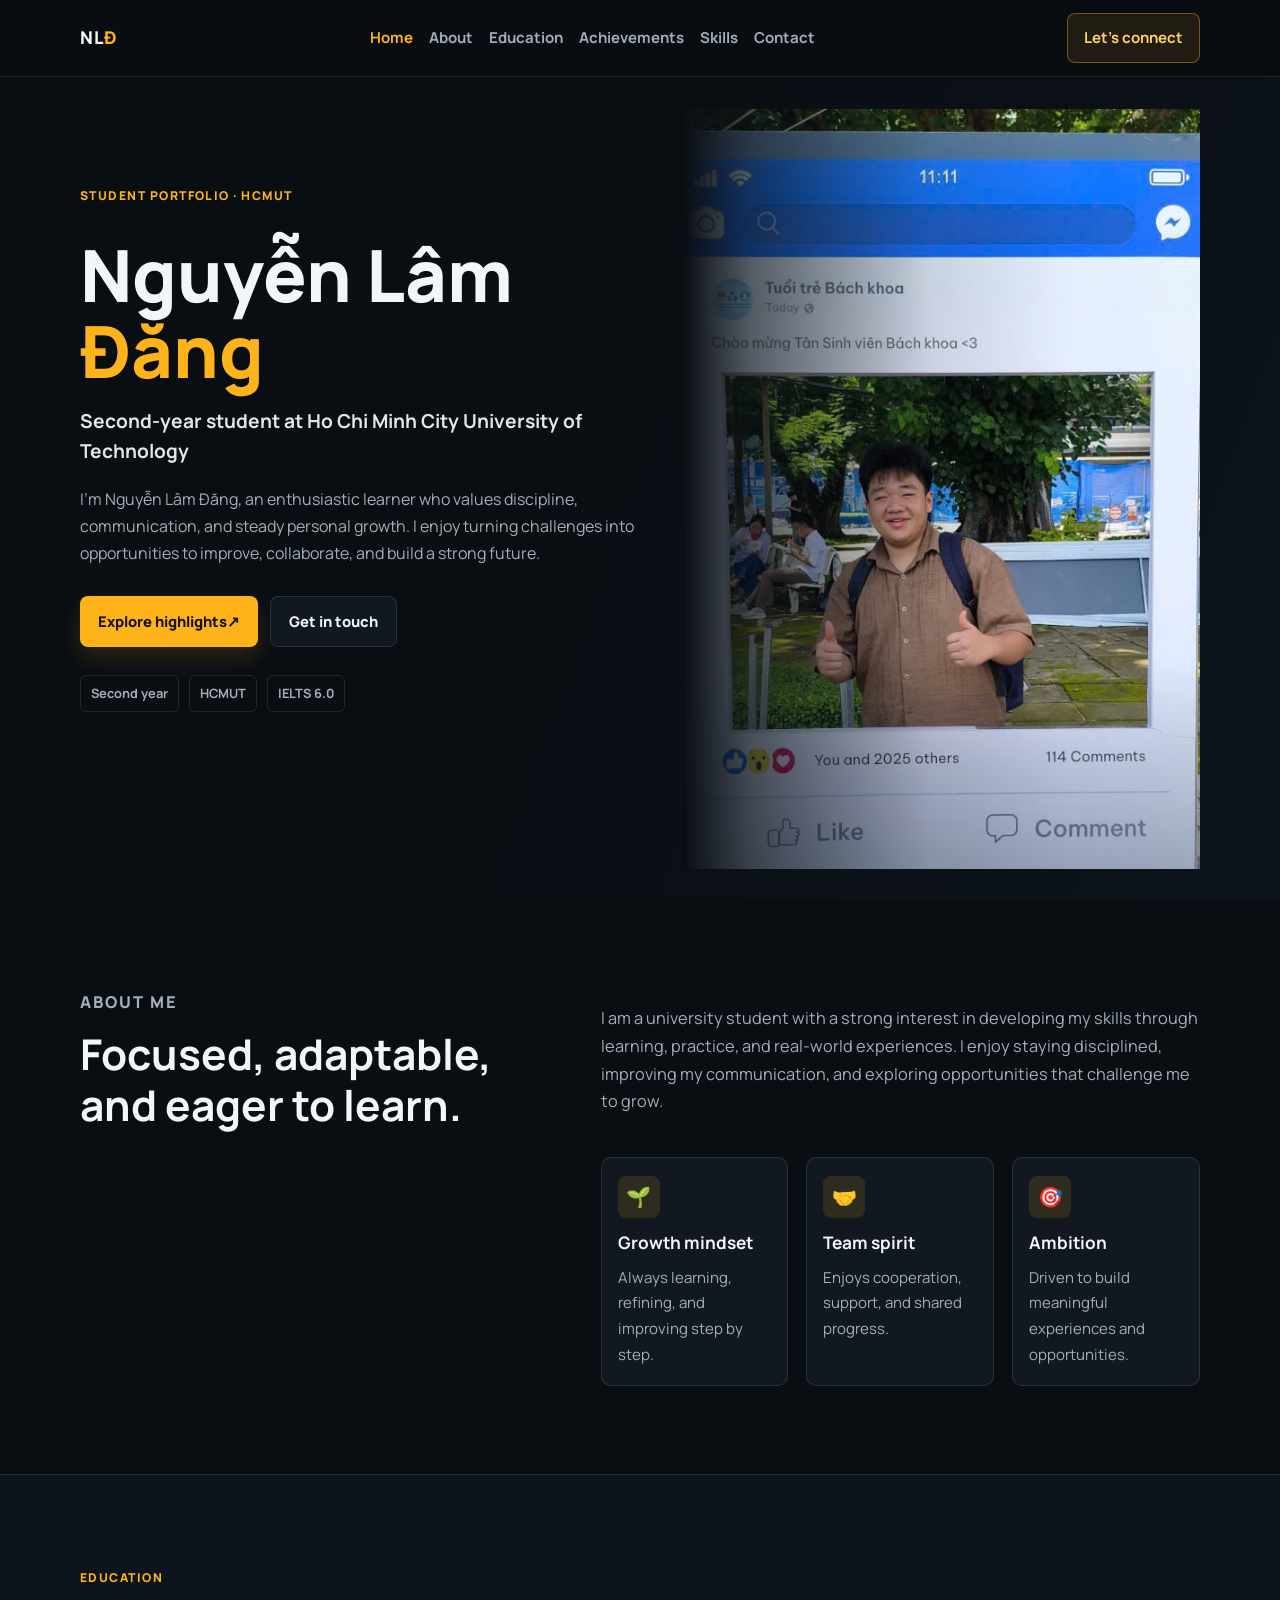
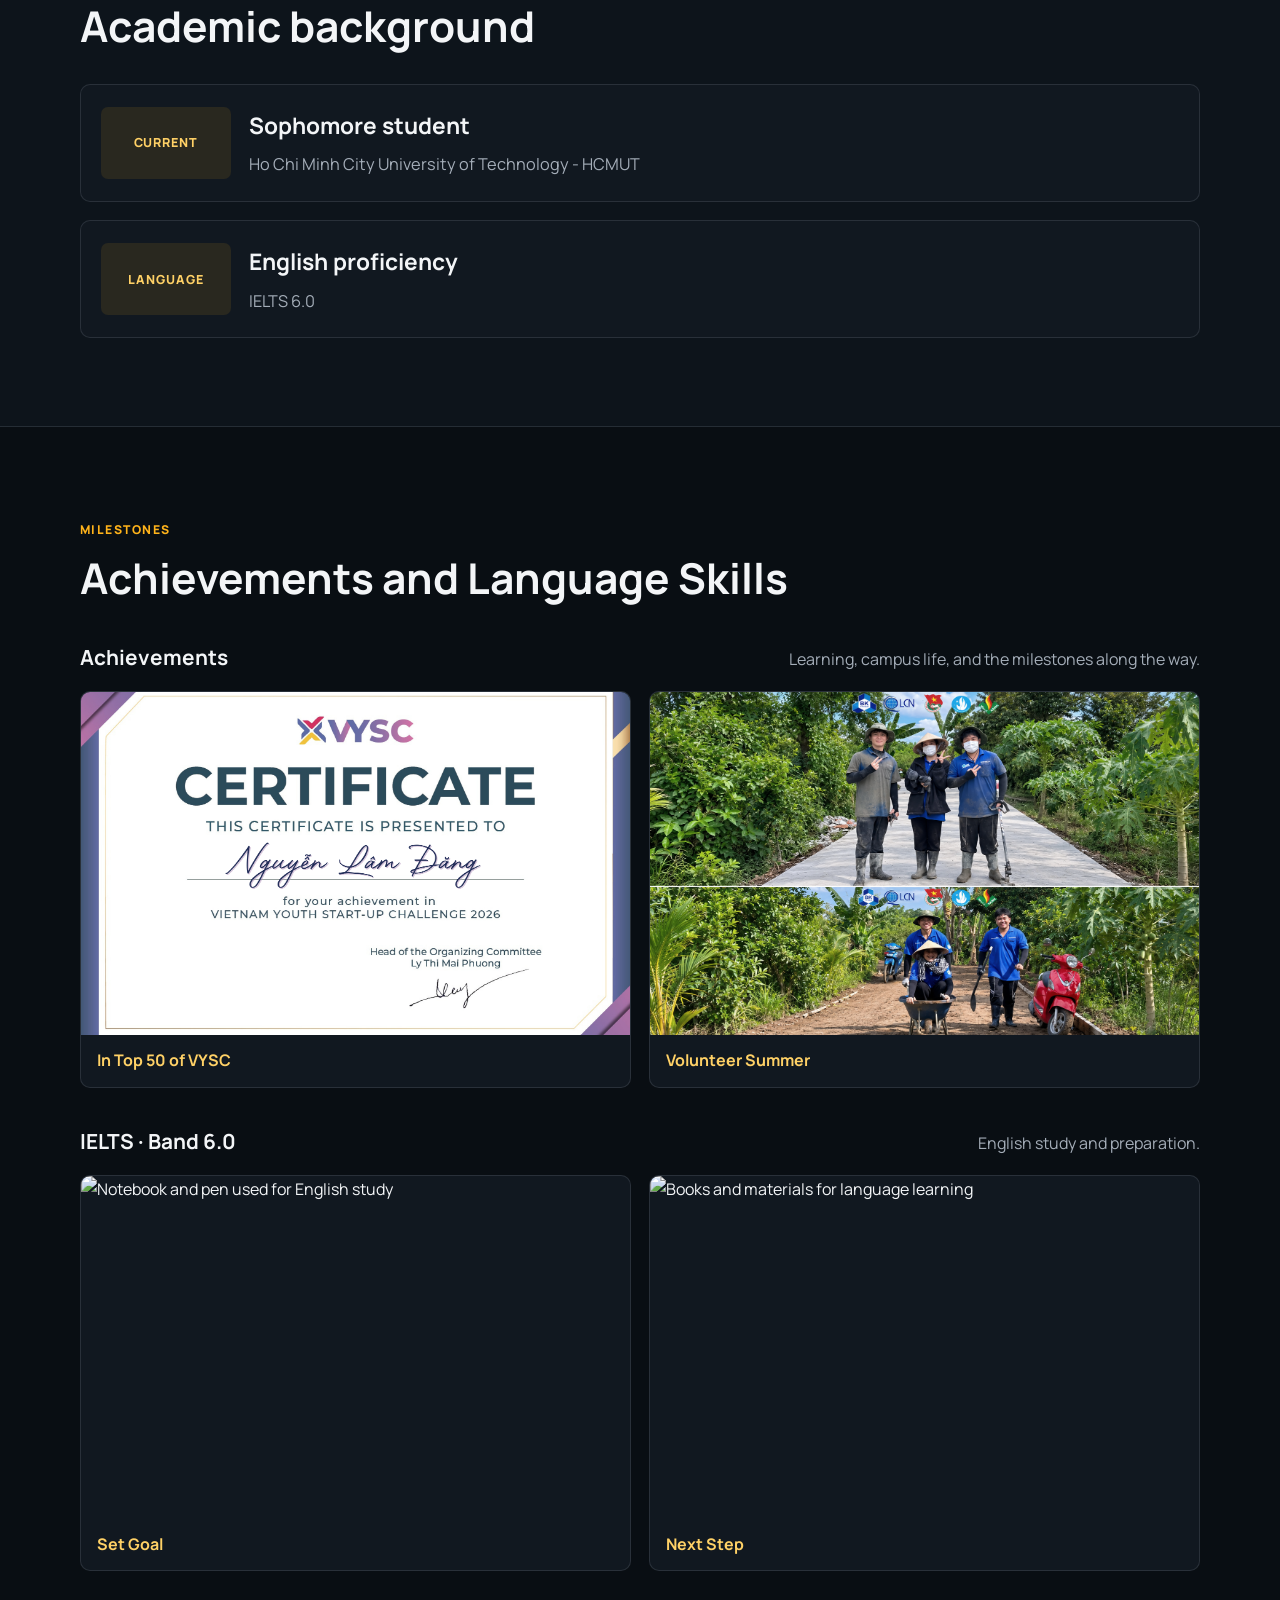
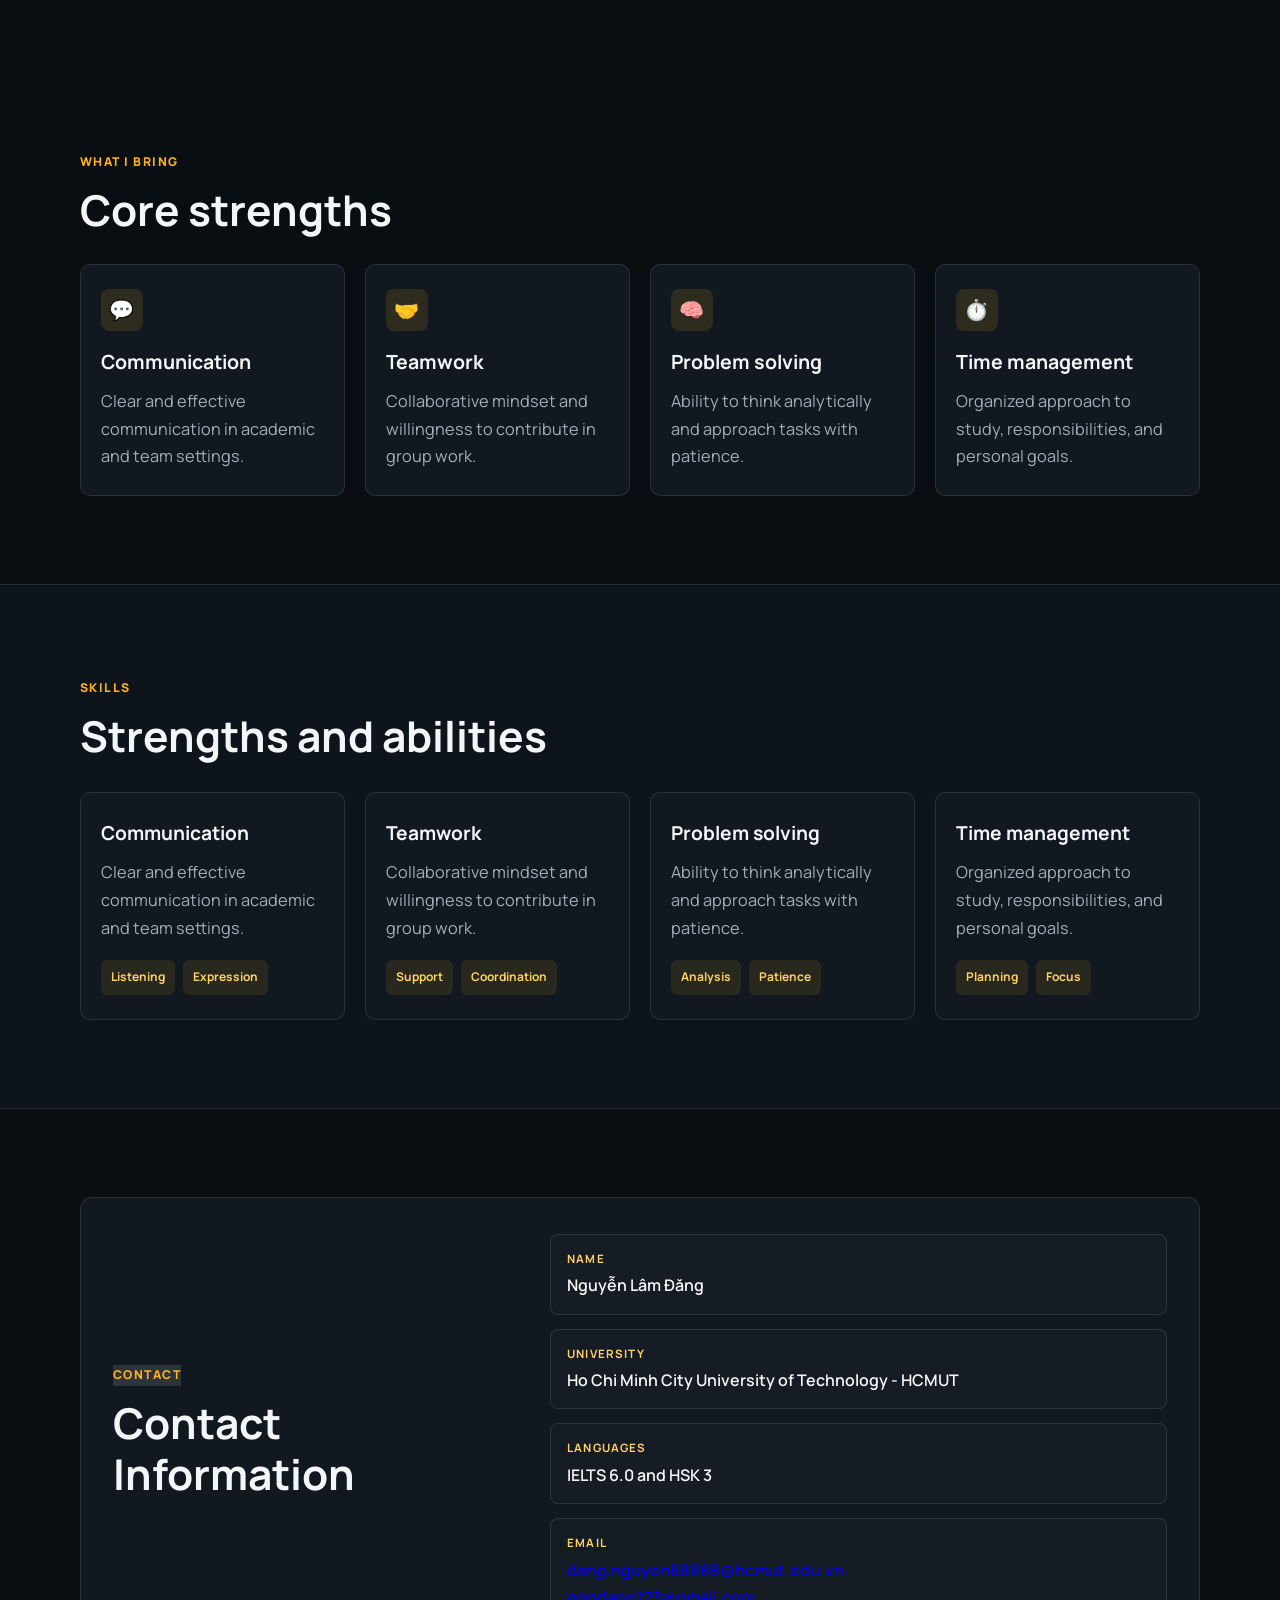
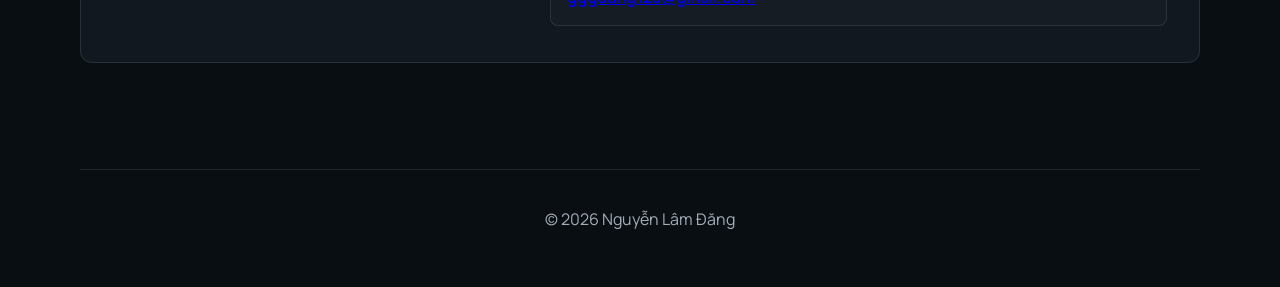
==== commit f6a20951: "Update homepage photo and contact emails" ====
--- a/index.html
+++ b/index.html
@@ -63,7 +63,7 @@
           <div class="hero-image reveal reveal-delay">
             <img
               class="hero-photo"
-              src="images/profile.png"
+              src="images/dang 1.jpg"
               alt="Portrait of Nguyễn Lâm Đăng"
             />
           </div>
@@ -277,7 +277,7 @@
             </div>
             <div class="contact-item">
               <span>Email</span>
-              <p>dang.nguyen88888@hcmut.edu.vn  gggdang123@gmail.com</p>
+              <p><a href="mailto:dang.nguyen88888@hcmut.edu.vn">dang.nguyen88888@hcmut.edu.vn</a><br />               <a href="mailto:gggdang123@gmail.com">gggdang123@gmail.com</a></p>
             </div>
           </div>
         </div>
